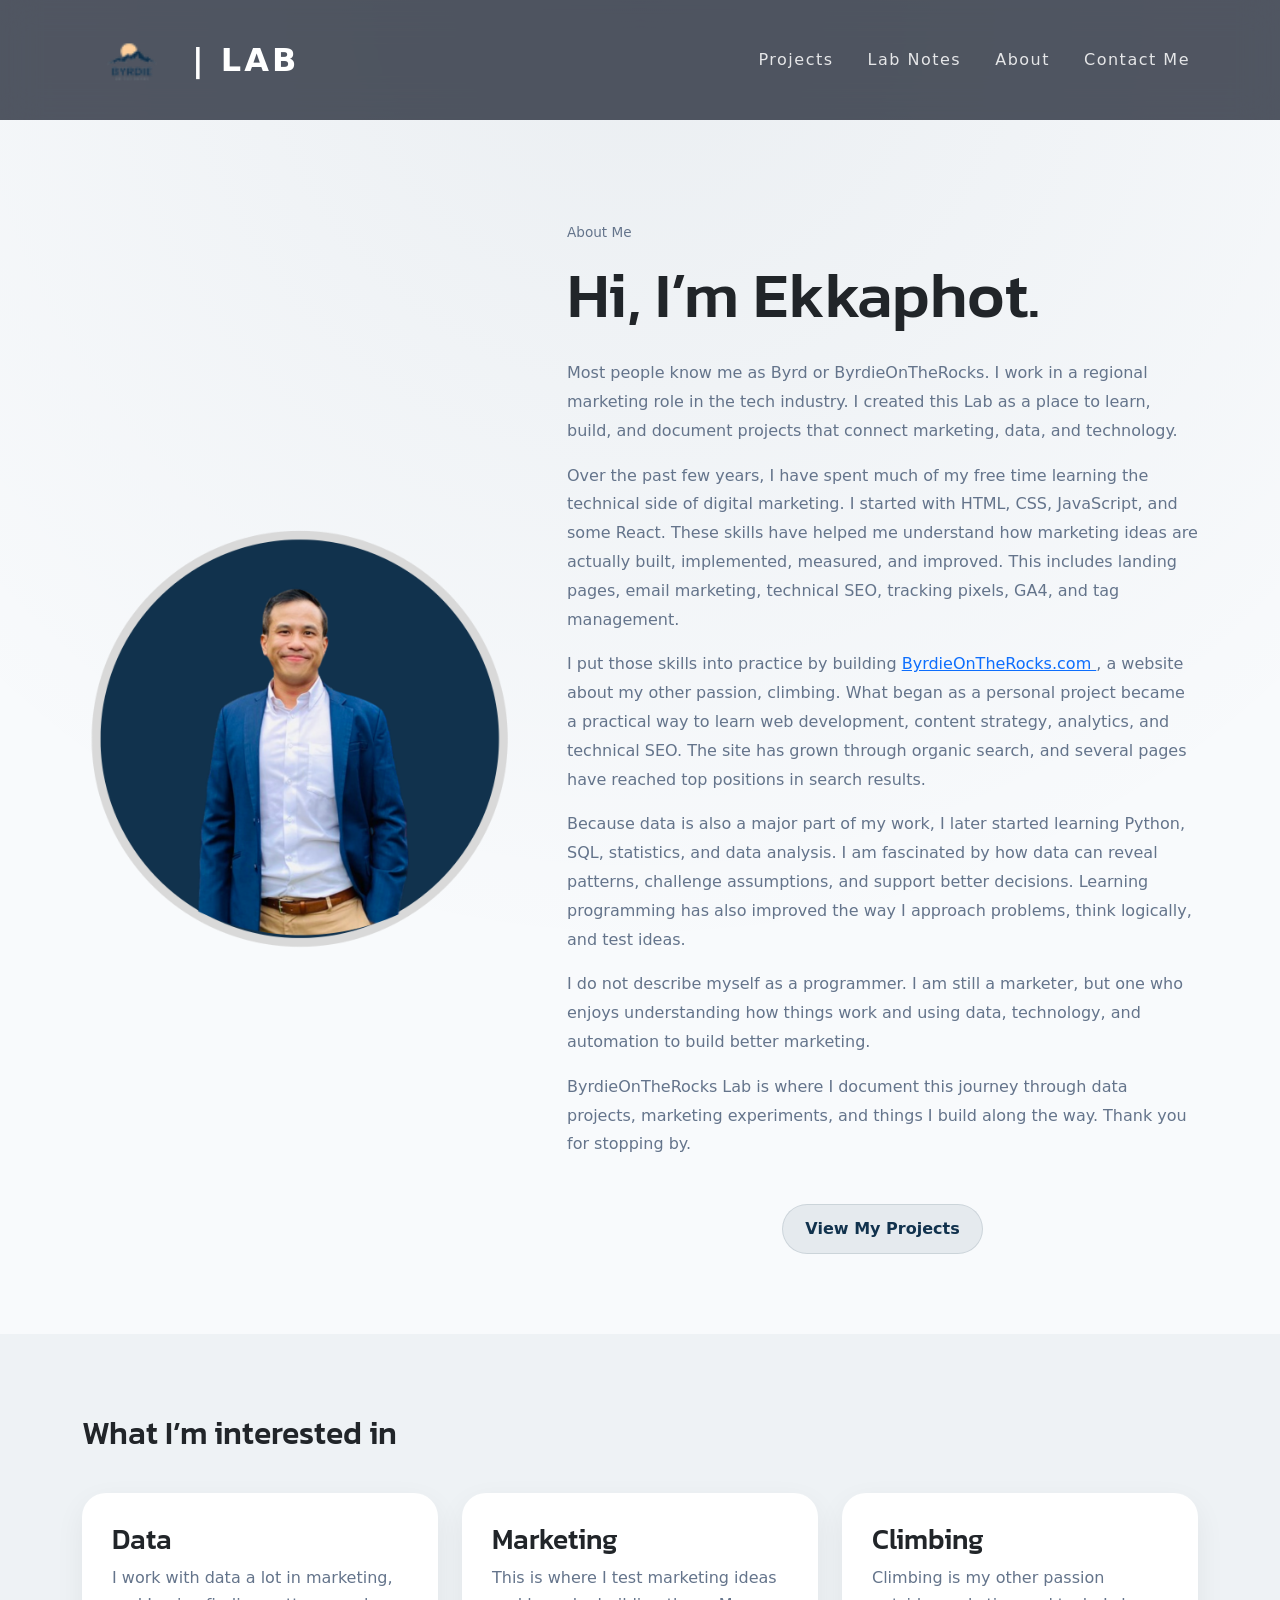
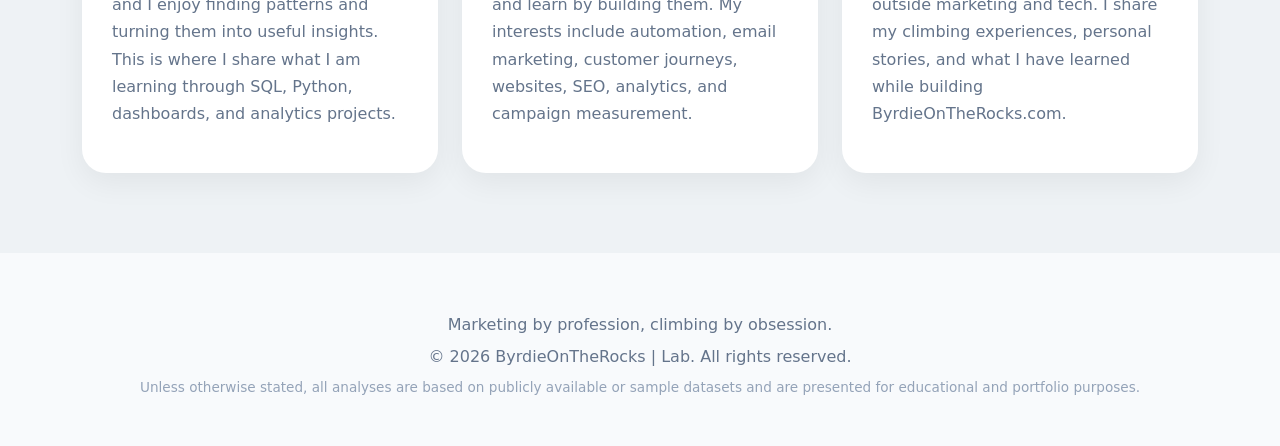
==== about.html @ ce89c841 "Added seo project page, meta tage and og for all the page" ====
<!DOCTYPE html>
<html lang="en">


<head>
    <meta charset="UTF-8">
    <meta name="viewport" content="width=device-width, initial-scale=1">

    <!-- Meta Tag -->
    <title>About | ByrdieOnTheRocks Lab</title>
    <meta name="description"
        content="Learn more about Ekkaphot, the marketer behind ByrdieOnTheRocks Lab, and his journey into marketing analytics, data, automation, and web development.">
    <meta name="author" content="Ekkaphot">
    <meta name="robots" content="index,follow,max-image-preview:large,max-snippet:-1,max-video-preview:-1">
    <meta name="theme-color" content="#11324D">
    <meta name="color-scheme" content="light">
    <link rel="canonical" href="https://lab.byrdieontherocks.com/about.html">

    <!-- Open Graph -->
    <meta property="og:type" content="website">
    <meta property="og:site_name" content="ByrdieOnTheRocks Lab">
    <meta property="og:title" content="About | ByrdieOnTheRocks Lab">
    <meta property="og:description"
        content="Learn more about Ekkaphot, the marketer behind ByrdieOnTheRocks Lab, and his journey into marketing analytics, data, automation, and web development.">
    <meta property="og:url" content="https://lab.byrdieontherocks.com/about.html">
    <meta property="og:image" content="https://lab.byrdieontherocks.com/images/about-preview.png">
    <meta property="og:image:width" content="1200">
    <meta property="og:image:height" content="630">
    <meta property="og:image:alt" content="About Ekkaphot">

    <!-- Schema -->
    <script type="application/ld+json">
{
  "@context": "https://schema.org",
  "@type": "Person",
  "name": "Ekkaphot",
  "url": "https://lab.byrdieontherocks.com/about.html",
  "description": "Regional marketer documenting projects and learning in marketing analytics, data, automation, and web development.",
  "sameAs": [
    "https://byrdieontherocks.com/"
  ]
}
</script>

    <!-- Bootstrap -->
    <link href="https://cdn.jsdelivr.net/npm/bootstrap@5.3.3/dist/css/bootstrap.min.css" rel="stylesheet">

    <!-- Custom CSS -->
    <link rel="stylesheet" href="css/style.css">

    <!-- Google Fonts -->
    <link
        href="https://fonts.googleapis.com/css2?family=Kanit:wght@300;400;500;600;700&family=Oxygen:wght@300;400;700&display=swap"
        rel="stylesheet">
</head>

<body>

    <!-- NAVBAR -->
    <nav class="navbar navbar-expand-lg navbar-dark fixed-top">
        <div class="container">
            <a class="navbar-brand d-flex align-items-center" href="index.html">
                <img src="images/byrdieontherockslablogo.png" alt="Byrdie On The Rocks Lab" class="navbar-logo">

                <span class="lab-text">| LAB</span>
            </a>

            <button class="navbar-toggler" data-bs-toggle="collapse" data-bs-target="#navbar">
                <span class="navbar-toggler-icon"></span>
            </button>

            <div id="navbar" class="collapse navbar-collapse">
                <ul class="navbar-nav ms-auto">
                    <li class="nav-item">
                        <a class="nav-link" href="projects.html">Projects</a>
                    </li>
                    <li class="nav-item">
                        <a class="nav-link" href="#">Lab Notes</a>
                    </li>
                    <li class="nav-item">
                        <a class="nav-link" href="about.html">About</a>
                    </li>
                    <li class="nav-item">
                        <a class="nav-link" href="#">Contact Me</a>
                    </li>
                </ul>
            </div>
        </div>
    </nav>

    <main class="about-page">

        <section class="about-section">
            <div class="container">

                <div class="row align-items-center g-5">

                    <!-- Profile Picture -->
                    <div class="col-md-5">
                        <img src="images/byrdieontherocks-lab-profile.png" class="about-photo"
                            alt="Ekkaphot, also known as Byrd or ByrdieOnTheRocks">
                    </div>

                    <!-- Introduction -->
                    <div class="col-md-7">

                        <span class="project-tag">
                            About Me
                        </span>

                        <h1>Hi, I’m Ekkaphot.</h1>

                        <p>
                            Most people know me as Byrd or ByrdieOnTheRocks. I work
                            in a regional marketing role in the tech industry.
                            I created this Lab as a place to learn, build, and document
                            projects that connect marketing, data, and technology.
                        </p>

                        <p>
                            Over the past few years, I have spent much of my free time
                            learning the technical side of digital marketing. I started
                            with HTML, CSS, JavaScript, and some React. These skills have
                            helped me understand how marketing ideas are actually built,
                            implemented, measured, and improved. This includes landing
                            pages, email marketing, technical SEO, tracking pixels, GA4,
                            and tag management.
                        </p>

                        <p>
                            I put those skills into practice by building
                            <a href="https://www.byrdieontherocks.com" target="_blank" rel="noopener noreferrer">
                                ByrdieOnTheRocks.com
                            </a>,
                            a website about my other passion, climbing. What began as a
                            personal project became a practical way to learn web
                            development, content strategy, analytics, and technical SEO.
                            The site has grown through organic search, and several pages
                            have reached top positions in search results.
                        </p>

                        <p>
                            Because data is also a major part of my work, I later started
                            learning Python, SQL, statistics, and data analysis. I am
                            fascinated by how data can reveal patterns, challenge
                            assumptions, and support better decisions. Learning
                            programming has also improved the way I approach problems,
                            think logically, and test ideas.
                        </p>

                        <p>
                            I do not describe myself as a programmer. I am still a
                            marketer, but one who enjoys understanding how things work
                            and using data, technology, and automation to build better
                            marketing.
                        </p>

                        <p>
                            ByrdieOnTheRocks Lab is where I document this journey through
                            data projects, marketing experiments, and things I build
                            along the way. Thank you for stopping by.
                        </p>

                        <div class="about-cta">
                            <a href="projects.html" class="hero-tag">
                                View My Projects
                            </a>
                        </div>

                    </div>

                </div>

            </div>
        </section>


        <!-- Interests -->
        <section class="about-details">
            <div class="container">

                <h2>What I’m interested in</h2>

                <div class="row g-4">

                    <div class="col-md-4">
                        <div class="about-item">
                            <h3>Data</h3>

                            <p>
                                I work with data a lot in marketing,
                                and I enjoy finding patterns and turning them into useful insights.
                                This is where I share what I am learning through SQL, Python, dashboards, and analytics
                                projects.
                            </p>
                        </div>
                    </div>

                    <div class="col-md-4">
                        <div class="about-item">
                            <h3>Marketing</h3>

                            <p>
                                This is where I test marketing ideas and learn by building them.
                                My interests include automation, email marketing, customer journeys, websites, SEO,
                                analytics, and campaign measurement.
                            </p>
                        </div>
                    </div>

                    <div class="col-md-4">
                        <div class="about-item">
                            <h3>Climbing</h3>

                            <p>
                                Climbing is my other passion outside marketing and tech. I share my climbing
                                experiences, personal stories, and what I have learned while building
                                ByrdieOnTheRocks.com.
                            </p>
                        </div>
                    </div>

                </div>

            </div>
        </section>

    </main>



    <footer class="footer">
        <p>Marketing by profession, climbing by obsession.</p>
        <p>© 2026 ByrdieOnTheRocks | Lab. All rights reserved.</p>
        <p class="footer-note">
            Unless otherwise stated, all analyses are based on publicly available or sample datasets and are presented
            for educational and portfolio purposes.
        </p>
    </footer>

    <!-- Bootstrap -->
    <script src="https://cdn.jsdelivr.net/npm/bootstrap@5.3.3/dist/js/bootstrap.bundle.min.js"></script>

</body>

</html>
---- css/style.css ----
/* ==========================
   Global
========================== */
body::before{
    content:"";
    position:fixed;
    inset:0;
    pointer-events:none;

    opacity:.03;

    background-image:
        url("images/noise.png");
}

body{
    background:
        radial-gradient(
            circle at top,
            rgba(17,50,77,.06),
            transparent 45%
        ),
        #f8fafc;
}

/* ==========================
   Navbar
========================== */
.navbar{
    background:rgba(17,24,39,.72);
    backdrop-filter:blur(18px);
    padding-top:5px;
    padding-bottom:5px;
}

.navbar{
    transition:all .3s ease;
}
.navbar-brand{
    display:flex;
    align-items:center;
    gap:10px;
}

.lab-text{
    color:#fff;
    font-weight:600;
    font-size:2rem;
    letter-spacing:3px;
}

.lab-text{
    align-self:center;
}

.nav-link{
    color:#fff !important;
    opacity:.85;
    margin-left:18px;
	letter-spacing: 1.5px;
}

.nav-link:hover{
    opacity:1;
}

.navbar-logo{
    height:100px;
    width:auto;
}

/* ==========================
   Hero
========================== */

.hero{
    overflow:hidden;
    padding-bottom: 30px;
}

/* Full-width banner */

.hero-banner{
    width:100%;
    height:auto;
    display:block;
    margin-top:72px;      
    margin-bottom:60px;
}

/* Hero text */

.hero-content{
    text-align:center;
}

.hero h1{

    font-family:"Kanit",sans-serif;

    font-size:clamp(2.4rem,5vw,4rem);

    font-weight:700;

    margin-bottom:25px;

}

.hero h2{

    font-size:clamp(1.2rem,2.6vw,1.9rem);

    font-weight:300;

    color:#475569;

    max-width:850px;

    margin:0 auto 25px;

    line-height:1.6;

}

.hero p{

    max-width:700px;

    margin:0 auto;

    color: #64748b;

    font-size:1.1rem;

    line-height:1.8;

}

/* ==========================
   Buttons
========================== */

.btn-lab{

    display:inline-block;

    margin-top:45px;

    padding:14px 36px;

    background:#fff;

    color:#111827;

    text-decoration:none;

    border-radius:50px;

    font-weight:700;

    transition:.25s;

}

.btn-lab:hover{

    background:#e5e7eb;

    color:#111827;

}

/* ==========================
   Mobile
========================== */

@media (max-width:768px){

.hero h1{
    font-size:2.3rem;
    line-height:1.15;
}

.hero h2{
    font-size:1.25rem;
}

.hero p{
    font-size:1rem;
    padding:0 20px;

}

.btn-lab{
    padding:12px 30px;
}
}

/* ==========================
H1 Section
========================== */


.hero-tags{
    display:flex;
    justify-content:center;
    gap:16px;
    flex-wrap:wrap;
    margin-top:45px;
}

.hero-tag{
    display:inline-flex;
    align-items:center;
    gap:8px;
    padding:12px 22px;
    background:rgba(17,50,77,.08);
    border:1px solid rgba(17,50,77,.12);
    border-radius:50px;
    color:#11324d;
    text-decoration:none;
    font-weight:600;
    transition:all .25s ease;
}

.hero-tag:hover{
    background:#11324d;
    color:#fff;
    transform:translateY(-2px);
}

.about-cta{
    display:flex;
    justify-content:center;
    margin-top:45px;
}

.footer{
    padding:60px 20px 40px;
    text-align:center;
    color:#64748b;
}

.footer p{
    margin-bottom:8px;
}

.footer-note{
    font-size:.85rem;
    color:#94a3b8;
}

/* ==========================
Projects Section
========================== */



.projects-header{
    padding:150px 0 80px;
    text-align:center;
}

.projects-header h1{
    font-family:"Kanit",sans-serif;
    font-size:3rem;
    margin-bottom:20px;
}

.projects-header p{
    max-width:700px;
    margin:auto;
    color:#9ca3af;
    line-height:1.8;
}

.projects-section{
    padding-bottom:100px;
}

.project-card{
    background:#ffffff;
    border-radius:24px;
    padding:30px;
    height:100%;
    box-shadow:
        0 10px 30px rgba(0,0,0,.08);

    transition:.3s;
}

.project-card:hover{
    transform:translateY(-8px);
}

.project-image{
    width:100%;
    border-radius:16px;
    margin-bottom:25px;
}

.project-tag{
    display:inline-block;
    font-size:.85rem;
    color:#64748b;
    margin-bottom:15px;
}

.project-card h3{
    font-family:"Kanit",sans-serif;
    margin-bottom:15px;
}

.project-card p{
    color:#6b7280;
    line-height:1.7;
}

.project-links{
    margin-top:30px;
}

.project-links a{
    margin-right:20px;
    text-decoration:none;
    font-weight:600;
    color:#11324D;
}

.coming-soon{
    font-size:2rem;
    margin-bottom:20px;
}

/* ==========================
Marketing Campaign Section
========================== */
.project-banner{
    position: relative;
    padding:180px 0 100px;
    overflow:hidden;
    color:white;

    background:
        linear-gradient(
            135deg,
            #11324D 0%,
            #111827 100%
        );
}

.project-banner-image{
    position:absolute;
    inset:0;
    width:100%;
    height:100%;
    object-fit:cover;
    opacity:.60;   /* adjust 0.15–0.30 */
}

.project-banner-overlay{
    background:
        linear-gradient(
            135deg,
            rgba(17,50,77,.35),
            rgba(17,24,39,.45)
        );
}

.project-banner-content{
    position:relative;
    z-index:1;
}

.project-banner h1{
    font-size:clamp(2.5rem, 5vw, 4rem);
    margin-bottom:20px;
}

.project-banner p{
    max-width:700px;
    color:#d1d5db;
}

/* ==========================
   About Page
========================== */

.about-page{
    padding-top:140px;
}

.about-section{
    padding:80px 0;
}

.about-photo{
    width:100%;
    border-radius:none;
}

.about-section h1{
    font-family:"Kanit",sans-serif;
    font-size:clamp(2.5rem,5vw,4rem);
    margin-bottom:25px;
}

.about-section p{
    color:#64748b;
    line-height:1.8;
}

.about-details{
    padding:80px 0;
    background:rgba(17,50,77,.04);
}

.about-details h2{
    font-family:"Kanit",sans-serif;
    margin-bottom:40px;
}

.about-item{
    height:100%;
    padding:30px;
    background:#fff;
    border-radius:24px;
    box-shadow:0 10px 30px rgba(0,0,0,.06);
}

.about-item h3{
    font-family:"Kanit",sans-serif;
}

.about-item p{
    color:#64748b;
    line-height:1.7;
}
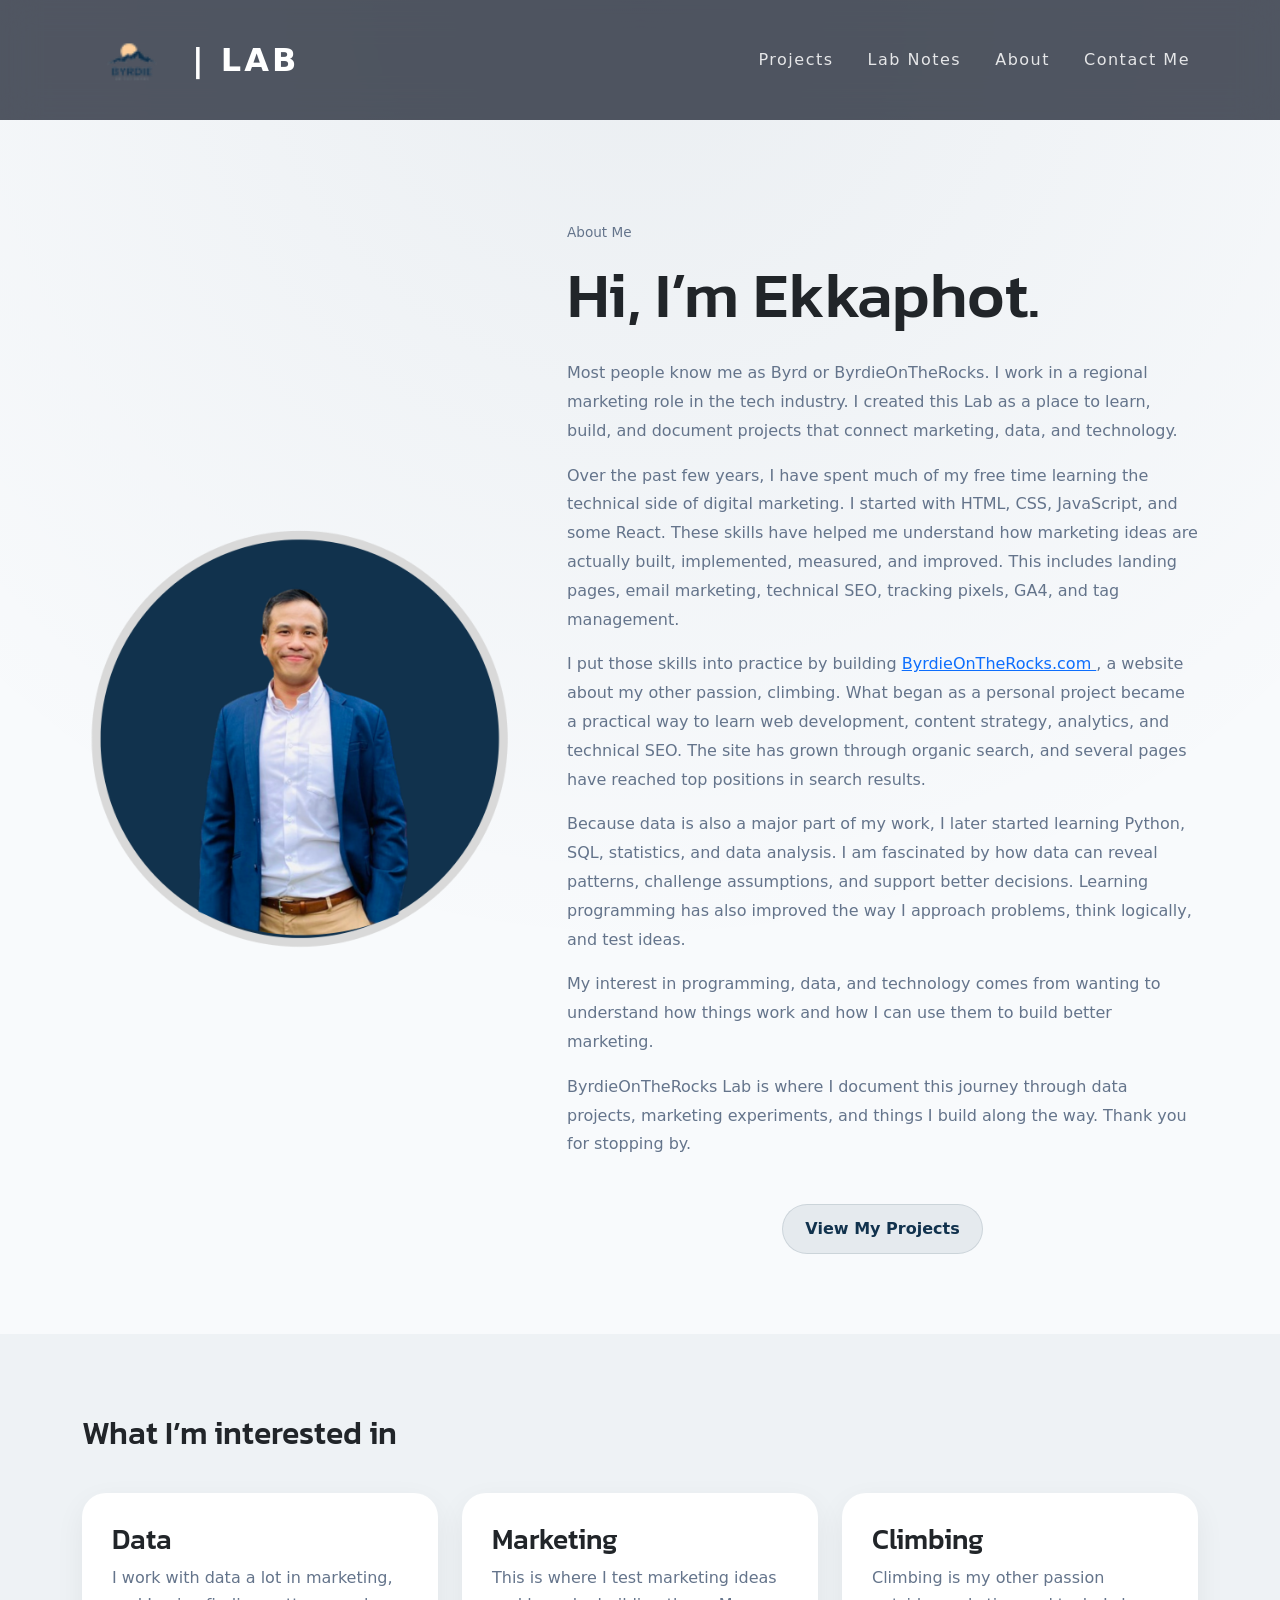
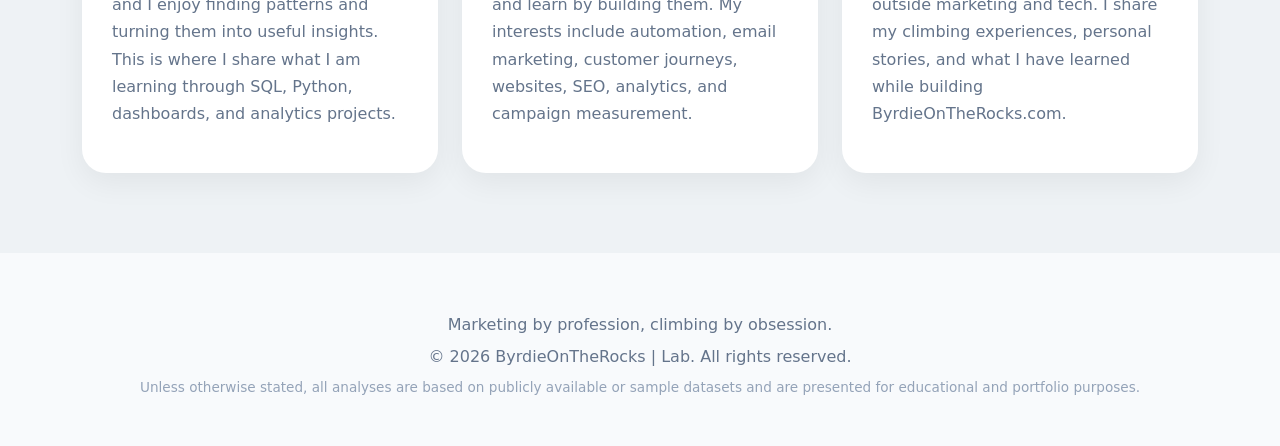
==== commit d9326640: "Prepare Lab website for launch" ====
--- a/about.html
+++ b/about.html
@@ -8,8 +8,7 @@
 
     <!-- Meta Tag -->
     <title>About | ByrdieOnTheRocks Lab</title>
-    <meta name="description"
-        content="Learn more about Ekkaphot, the marketer behind ByrdieOnTheRocks Lab, and his journey into marketing analytics, data, automation, and web development.">
+    <meta name="description" content="Learn more about Ekkaphot, the marketer behind ByrdieOnTheRocks Lab, and his journey into marketing analytics, data, automation, and web development.">
     <meta name="author" content="Ekkaphot">
     <meta name="robots" content="index,follow,max-image-preview:large,max-snippet:-1,max-video-preview:-1">
     <meta name="theme-color" content="#11324D">
@@ -20,10 +19,9 @@
     <meta property="og:type" content="website">
     <meta property="og:site_name" content="ByrdieOnTheRocks Lab">
     <meta property="og:title" content="About | ByrdieOnTheRocks Lab">
-    <meta property="og:description"
-        content="Learn more about Ekkaphot, the marketer behind ByrdieOnTheRocks Lab, and his journey into marketing analytics, data, automation, and web development.">
+    <meta property="og:description" content="Learn more about Ekkaphot, the marketer behind ByrdieOnTheRocks Lab, and his journey into marketing analytics, data, automation, and web development.">
     <meta property="og:url" content="https://lab.byrdieontherocks.com/about.html">
-    <meta property="og:image" content="https://lab.byrdieontherocks.com/images/about-preview.png">
+    <meta property="og:image" content="https://live.staticflickr.com/65535/55422906701_ce9c92b844_b.jpg">
     <meta property="og:image:width" content="1200">
     <meta property="og:image:height" content="630">
     <meta property="og:image:alt" content="About Ekkaphot">
@@ -75,13 +73,13 @@
                         <a class="nav-link" href="projects.html">Projects</a>
                     </li>
                     <li class="nav-item">
-                        <a class="nav-link" href="#">Lab Notes</a>
+                        <a class="nav-link" href="lab-notes.html">Lab Notes</a>
                     </li>
                     <li class="nav-item">
                         <a class="nav-link" href="about.html">About</a>
                     </li>
                     <li class="nav-item">
-                        <a class="nav-link" href="#">Contact Me</a>
+                        <a class="nav-link" href="contact-me.html">Contact Me</a>
                     </li>
                 </ul>
             </div>
@@ -149,10 +147,8 @@
                         </p>
 
                         <p>
-                            I do not describe myself as a programmer. I am still a
-                            marketer, but one who enjoys understanding how things work
-                            and using data, technology, and automation to build better
-                            marketing.
+                            My interest in programming, data, 
+                            and technology comes from wanting to understand how things work and how I can use them to build better marketing.
                         </p>
 
                         <p>
@@ -226,8 +222,6 @@
         </section>
 
     </main>
-
-
 
     <footer class="footer">
         <p>Marketing by profession, climbing by obsession.</p>
--- a/css/style.css
+++ b/css/style.css
@@ -435,4 +435,29 @@
 .about-item p{
     color:#64748b;
     line-height:1.7;
+
+}
+/* ==========================
+   Global Back to Projects Element
+========================== */
+
+.back-link {
+    display: inline-block;
+    margin: 2rem 0;
+    color: #11324D;
+    text-decoration: none;
+    font-weight: 600;
+}
+
+.back-link:hover {
+    text-decoration: underline;
+}
+
+/* ==========================
+   Global Project Line Height
+========================== */
+
+.case-study-content p,
+.case-study-content li {
+    line-height: 1.6;
 }
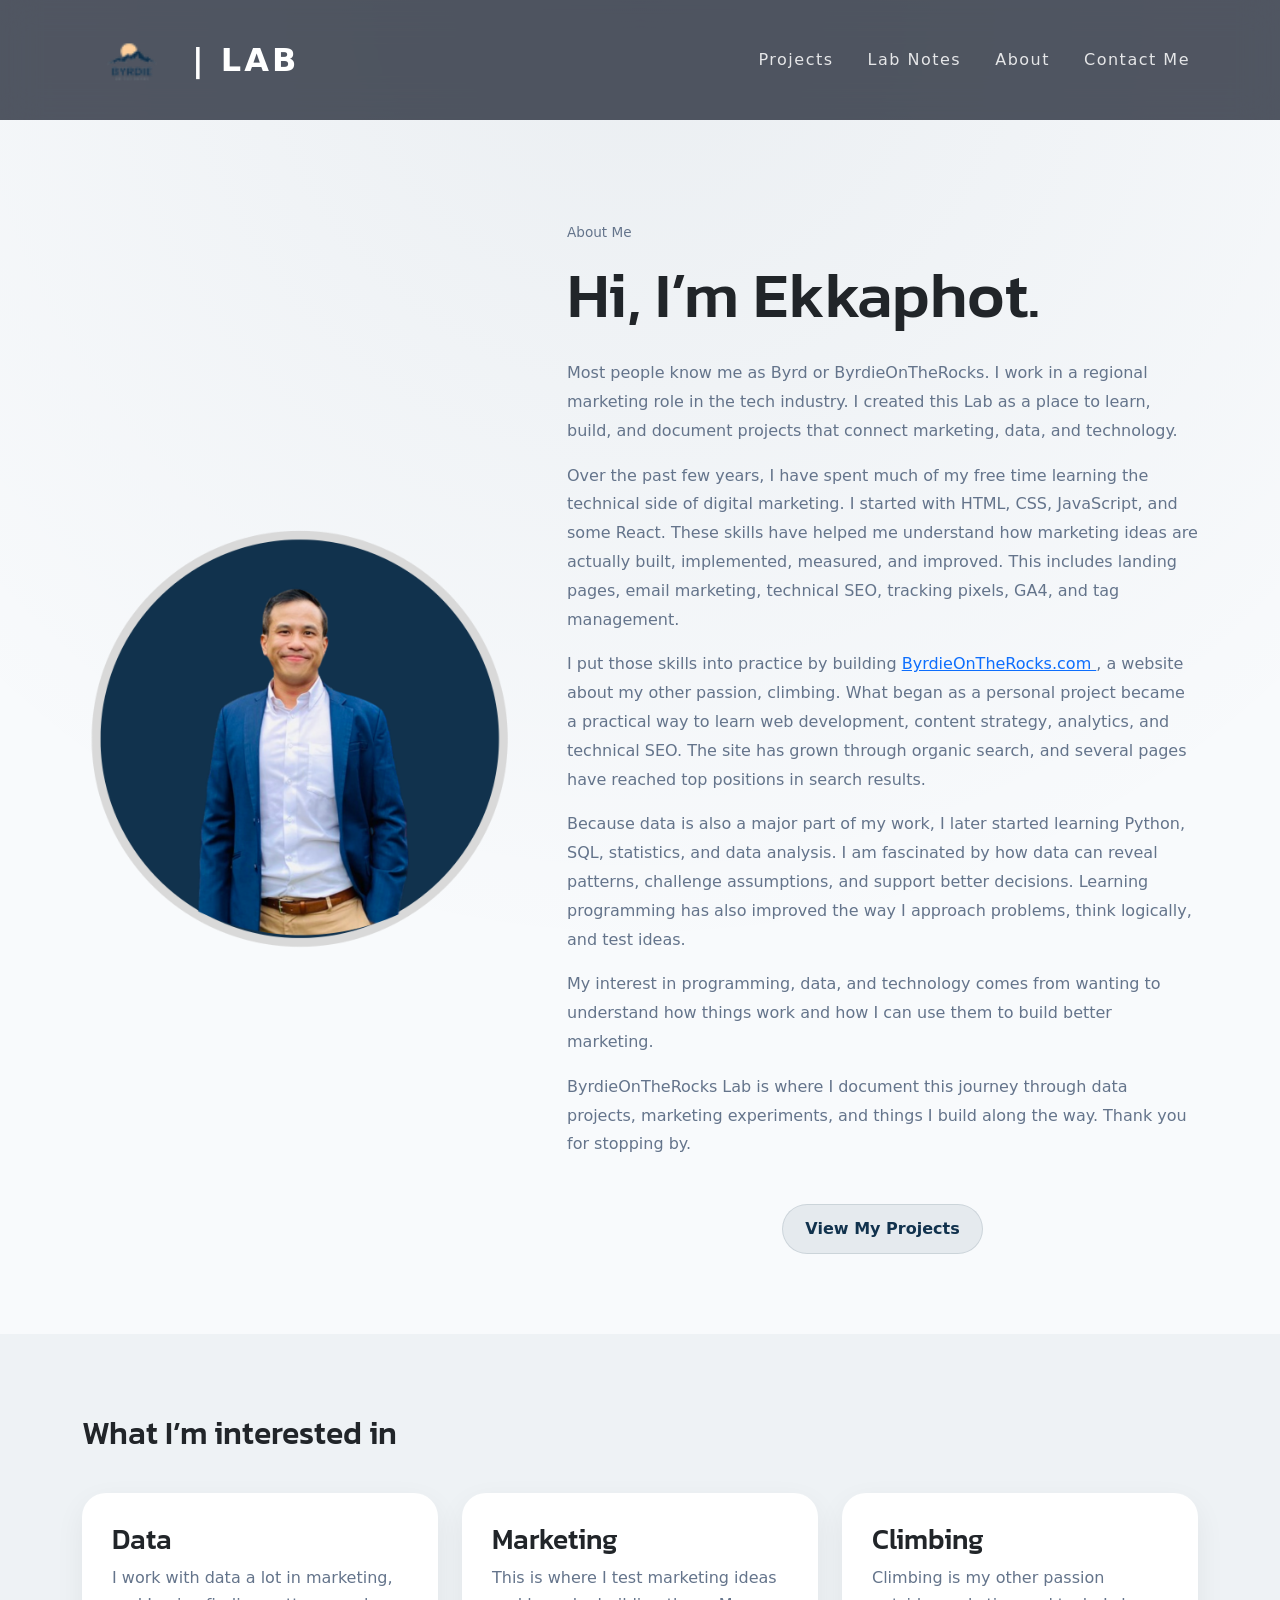
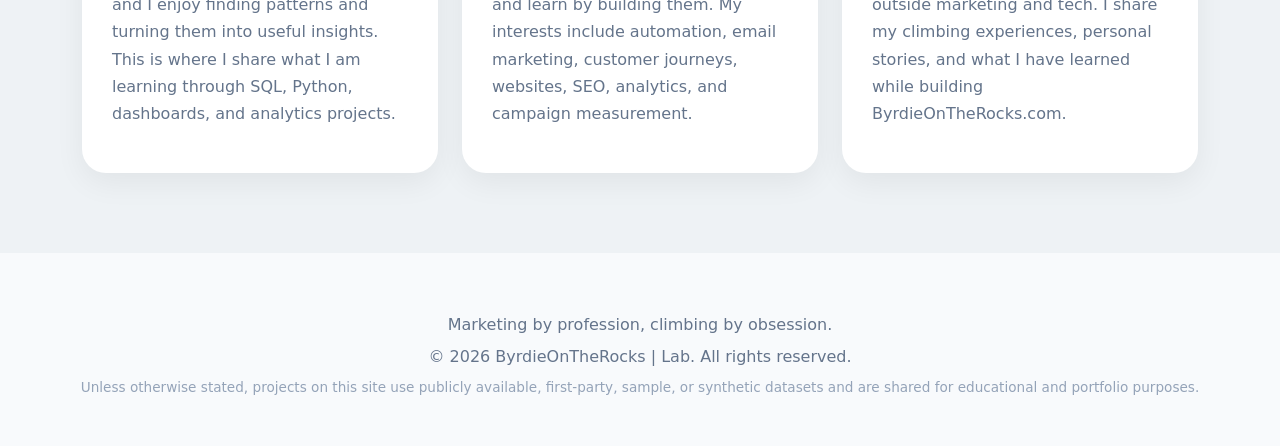
==== commit 56b916b3: "Fixed mobile media and updated disclaimer" ====
--- a/about.html
+++ b/about.html
@@ -13,14 +13,14 @@
     <meta name="robots" content="index,follow,max-image-preview:large,max-snippet:-1,max-video-preview:-1">
     <meta name="theme-color" content="#11324D">
     <meta name="color-scheme" content="light">
-    <link rel="canonical" href="https://lab.byrdieontherocks.com/about.html">
+    <link rel="canonical" href="https://lab.byrdieontherocks.com/about">
 
     <!-- Open Graph -->
     <meta property="og:type" content="website">
     <meta property="og:site_name" content="ByrdieOnTheRocks Lab">
     <meta property="og:title" content="About | ByrdieOnTheRocks Lab">
     <meta property="og:description" content="Learn more about Ekkaphot, the marketer behind ByrdieOnTheRocks Lab, and his journey into marketing analytics, data, automation, and web development.">
-    <meta property="og:url" content="https://lab.byrdieontherocks.com/about.html">
+    <meta property="og:url" content="https://lab.byrdieontherocks.com/about">
     <meta property="og:image" content="https://live.staticflickr.com/65535/55422906701_ce9c92b844_b.jpg">
     <meta property="og:image:width" content="1200">
     <meta property="og:image:height" content="630">
@@ -32,7 +32,7 @@
   "@context": "https://schema.org",
   "@type": "Person",
   "name": "Ekkaphot",
-  "url": "https://lab.byrdieontherocks.com/about.html",
+  "url": "https://lab.byrdieontherocks.com/about",
   "description": "Regional marketer documenting projects and learning in marketing analytics, data, automation, and web development.",
   "sameAs": [
     "https://byrdieontherocks.com/"
@@ -57,7 +57,7 @@
     <!-- NAVBAR -->
     <nav class="navbar navbar-expand-lg navbar-dark fixed-top">
         <div class="container">
-            <a class="navbar-brand d-flex align-items-center" href="index.html">
+            <a class="navbar-brand d-flex align-items-center" href="index">
                 <img src="images/byrdieontherockslablogo.png" alt="Byrdie On The Rocks Lab" class="navbar-logo">
 
                 <span class="lab-text">| LAB</span>
@@ -70,16 +70,16 @@
             <div id="navbar" class="collapse navbar-collapse">
                 <ul class="navbar-nav ms-auto">
                     <li class="nav-item">
-                        <a class="nav-link" href="projects.html">Projects</a>
-                    </li>
-                    <li class="nav-item">
-                        <a class="nav-link" href="lab-notes.html">Lab Notes</a>
-                    </li>
-                    <li class="nav-item">
-                        <a class="nav-link" href="about.html">About</a>
-                    </li>
-                    <li class="nav-item">
-                        <a class="nav-link" href="contact-me.html">Contact Me</a>
+                        <a class="nav-link" href="projects">Projects</a>
+                    </li>
+                    <li class="nav-item">
+                        <a class="nav-link" href="lab-notes">Lab Notes</a>
+                    </li>
+                    <li class="nav-item">
+                        <a class="nav-link" href="about">About</a>
+                    </li>
+                    <li class="nav-item">
+                        <a class="nav-link" href="contact-me">Contact Me</a>
                     </li>
                 </ul>
             </div>
@@ -158,7 +158,7 @@
                         </p>
 
                         <div class="about-cta">
-                            <a href="projects.html" class="hero-tag">
+                            <a href="projects" class="hero-tag">
                                 View My Projects
                             </a>
                         </div>
@@ -227,8 +227,8 @@
         <p>Marketing by profession, climbing by obsession.</p>
         <p>© 2026 ByrdieOnTheRocks | Lab. All rights reserved.</p>
         <p class="footer-note">
-            Unless otherwise stated, all analyses are based on publicly available or sample datasets and are presented
-            for educational and portfolio purposes.
+            Unless otherwise stated, projects on this site use publicly available, first-party, 
+            sample, or synthetic datasets and are shared for educational and portfolio purposes.
         </p>
     </footer>
 
--- a/css/style.css
+++ b/css/style.css
@@ -169,32 +169,55 @@
     color:#111827;
 
 }
-
 /* ==========================
    Mobile
 ========================== */
-
 @media (max-width:768px){
 
-.hero h1{
-    font-size:2.3rem;
-    line-height:1.15;
-}
-
-.hero h2{
-    font-size:1.25rem;
-}
-
-.hero p{
-    font-size:1rem;
-    padding:0 20px;
-
-}
-
-.btn-lab{
-    padding:12px 30px;
-}
-}
+    /* Navbar */
+    .navbar-logo{
+        height:72px;
+    }
+
+    .lab-text{
+        font-size:1.6rem;
+        letter-spacing: 2px;
+    }
+
+    /* Hero Banner */
+    .hero-banner{
+        margin-top:90px;
+        gap: 8px;
+    }
+
+    /* Hero Text */
+    .hero h1{
+        font-size:2.3rem;
+        line-height:1.15;
+    }
+
+    .hero h2{
+        font-size:1.25rem;
+    } 
+
+    .hero p{
+        font-size:1rem;
+        padding:0 20px;
+    }
+
+    /* Buttons */
+    .btn-lab{
+        padding:12px 30px;
+    }
+
+    .hero-tag{
+        padding:10px 18px;
+        font-size:.85rem;
+        gap:6px;
+        border-radius: 40;
+    }
+}
+
 
 /* ==========================
 H1 Section
